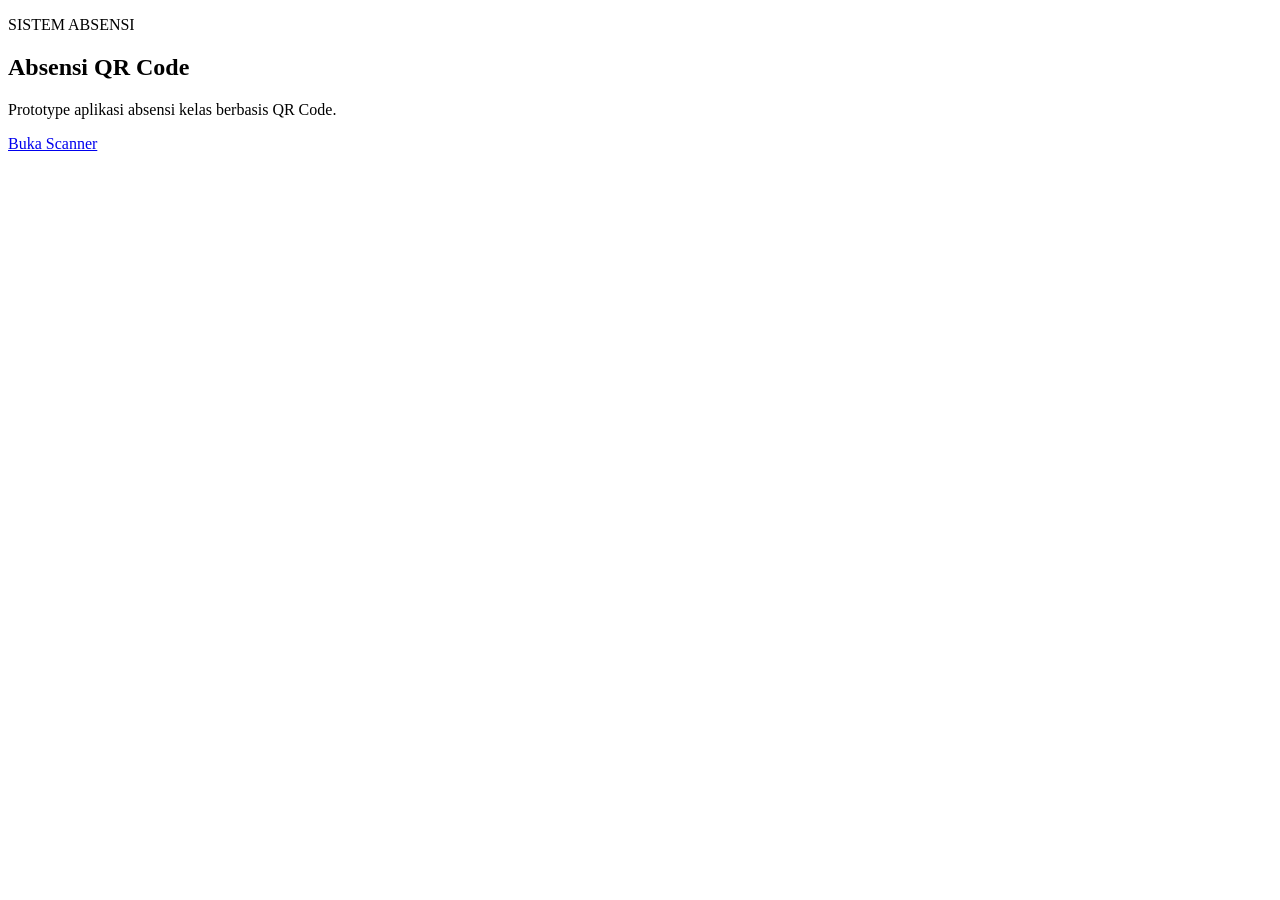
==== index.html @ 185979fd "feat: add initial attendance app page" ====
<!DOCTYPE html>
<html lang="id">
<head>
  <meta charset="UTF-8">
  <meta name="viewport" content="width=device-width, initial-scale=1.0">
  <title>Absensi QR - Dashboard</title>
  <link rel="stylesheet" href="css/style.css">
</head>
<body>
  <main class="container">
    <section class="hero">
      <p class="eyebrow">SISTEM ABSENSI</p>
      <h1>Absensi QR Code</h1>
      <p class="subtitle">Prototype aplikasi absensi kelas berbasis QR Code.</p>
      <a class="button" href="scanner.html">Buka Scanner</a>
    </section>
  </main>
</body>
</html>
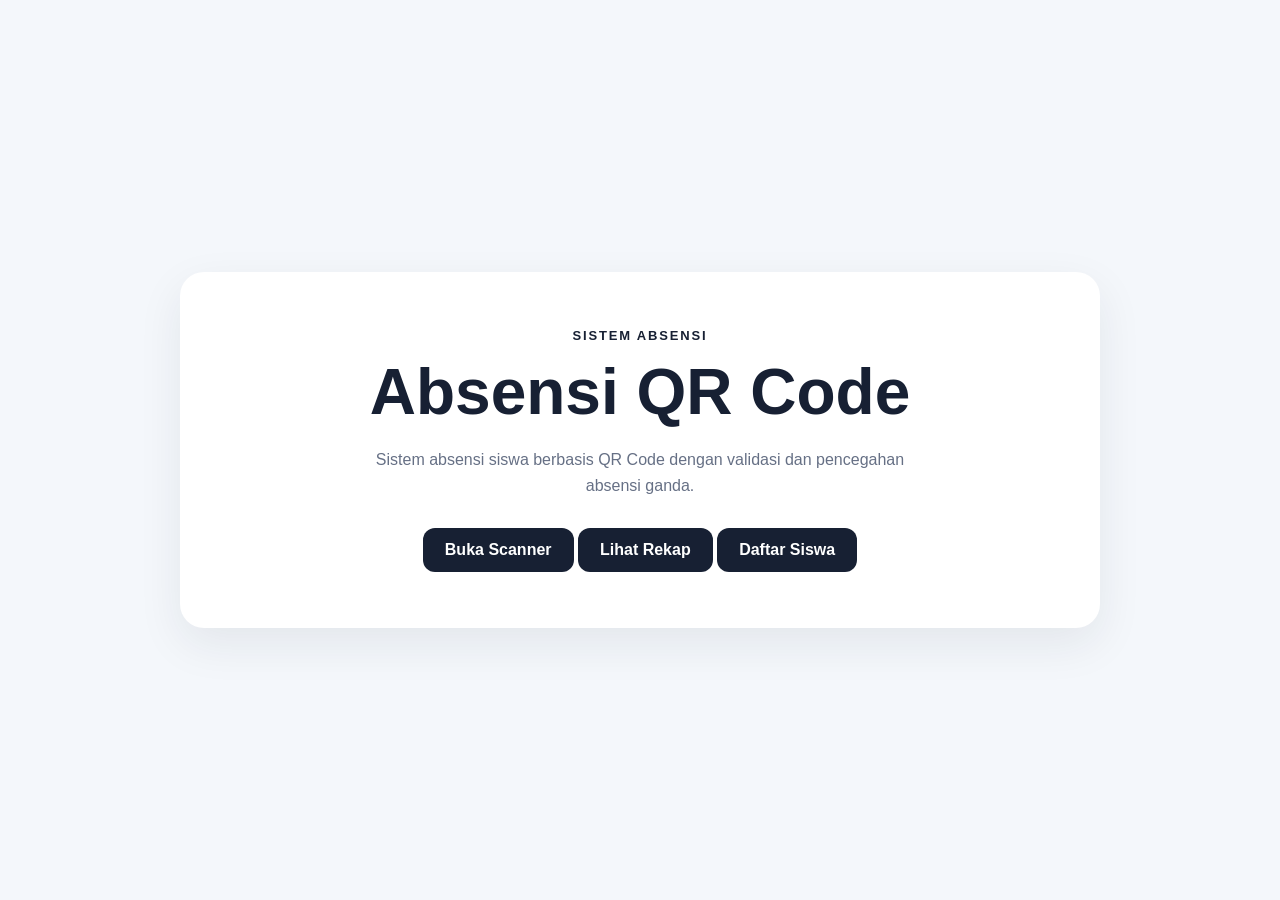
==== commit 78c76a29: "feat: add attendance dashboard navigation" ====
--- a/index.html
+++ b/index.html
@@ -11,8 +11,12 @@
     <section class="hero">
       <p class="eyebrow">SISTEM ABSENSI</p>
       <h1>Absensi QR Code</h1>
-      <p class="subtitle">Prototype aplikasi absensi kelas berbasis QR Code.</p>
-      <a class="button" href="scanner.html">Buka Scanner</a>
+      <p class="subtitle">Sistem absensi siswa berbasis QR Code dengan validasi dan pencegahan absensi ganda.</p>
+      <div class="actions">
+        <a class="button" href="scanner.html">Buka Scanner</a>
+        <a class="button secondary" href="attendance.html">Lihat Rekap</a>
+        <a class="button secondary" href="students.html">Daftar Siswa</a>
+      </div>
     </section>
   </main>
 </body>
--- a/css/style.css
+++ b/css/style.css
@@ -0,0 +1,61 @@
+* {
+  box-sizing: border-box;
+}
+
+body {
+  margin: 0;
+  min-height: 100vh;
+  font-family: Arial, sans-serif;
+  background: #f4f7fb;
+  color: #172033;
+}
+
+.container {
+  width: min(920px, 92%);
+  margin: 0 auto;
+  min-height: 100vh;
+  display: grid;
+  place-items: center;
+}
+
+.hero {
+  width: 100%;
+  padding: 56px 32px;
+  background: #ffffff;
+  border-radius: 24px;
+  text-align: center;
+  box-shadow: 0 16px 45px rgba(23, 32, 51, 0.08);
+}
+
+.eyebrow {
+  margin: 0 0 12px;
+  font-size: 13px;
+  font-weight: 700;
+  letter-spacing: 0.14em;
+}
+
+h1 {
+  margin: 0;
+  font-size: clamp(36px, 7vw, 64px);
+}
+
+.subtitle {
+  margin: 18px auto 30px;
+  max-width: 560px;
+  color: #667085;
+  line-height: 1.6;
+}
+
+.button {
+  display: inline-block;
+  padding: 13px 22px;
+  border-radius: 12px;
+  background: #172033;
+  color: #fff;
+  text-decoration: none;
+  font-weight: 700;
+}
+
+.button:hover {
+  opacity: 0.9;
+}
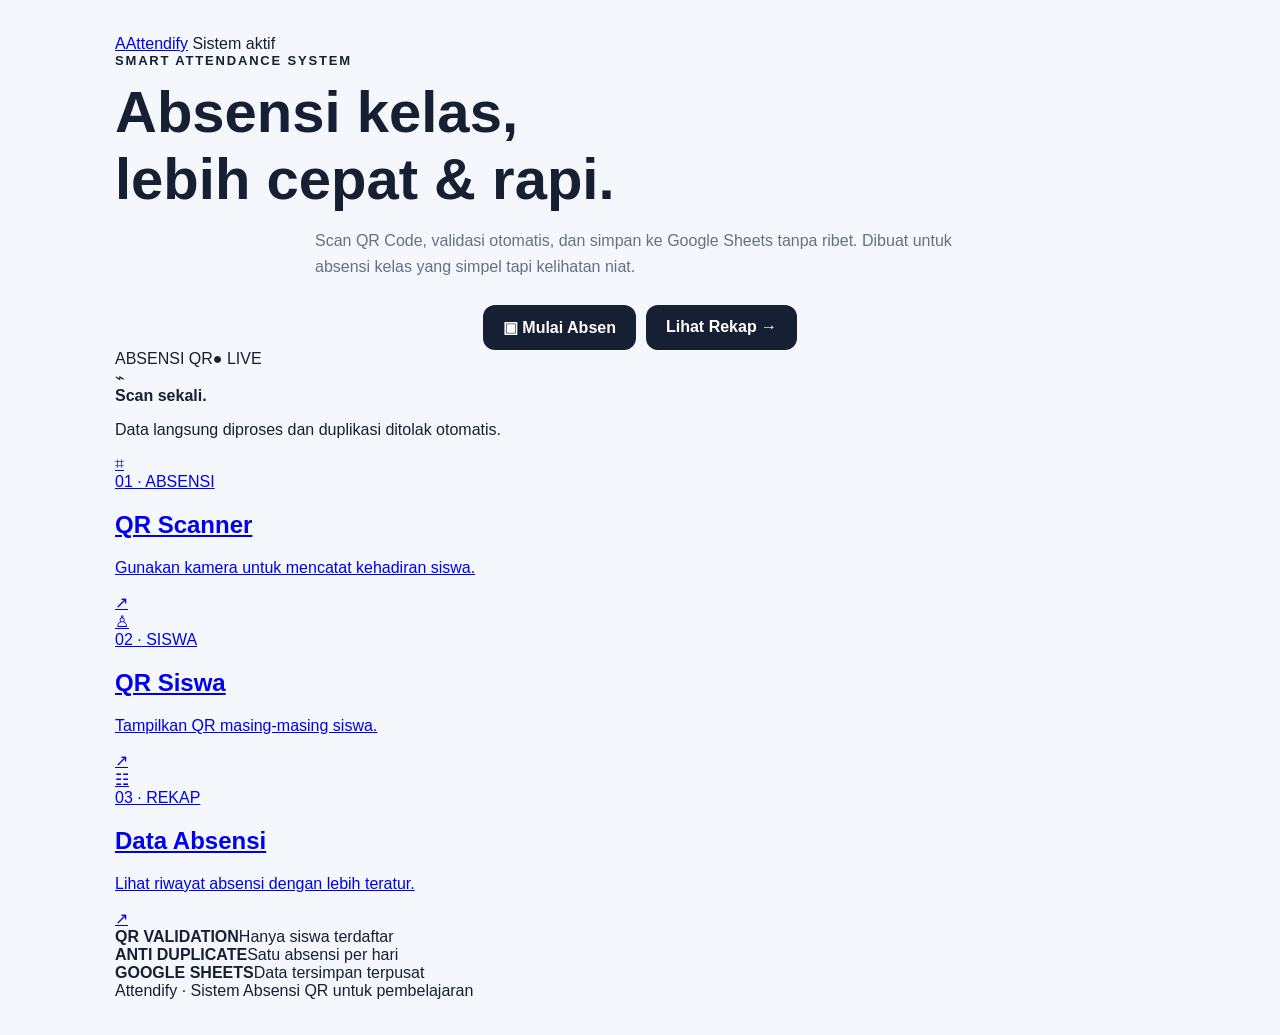
==== commit 3a9031ca: "feat: redesign attendance dashboard" ====
--- a/index.html
+++ b/index.html
@@ -3,21 +3,64 @@
 <head>
   <meta charset="UTF-8">
   <meta name="viewport" content="width=device-width, initial-scale=1.0">
-  <title>Absensi QR - Dashboard</title>
+  <meta name="theme-color" content="#111827">
+  <title>Attendify — Sistem Absensi QR</title>
   <link rel="stylesheet" href="css/style.css">
 </head>
-<body>
-  <main class="container">
-    <section class="hero">
-      <p class="eyebrow">SISTEM ABSENSI</p>
-      <h1>Absensi QR Code</h1>
-      <p class="subtitle">Sistem absensi siswa berbasis QR Code dengan validasi dan pencegahan absensi ganda.</p>
-      <div class="actions">
-        <a class="button" href="scanner.html">Buka Scanner</a>
-        <a class="button secondary" href="attendance.html">Lihat Rekap</a>
-        <a class="button secondary" href="students.html">Daftar Siswa</a>
+<body class="dashboard-body">
+  <div class="ambient ambient-one"></div>
+  <div class="ambient ambient-two"></div>
+
+  <main class="dashboard page">
+    <nav class="topbar">
+      <a class="brand" href="index.html"><span class="brand-mark">A</span><span>Attendify</span></a>
+      <span class="status-pill"><span class="status-dot"></span> Sistem aktif</span>
+    </nav>
+
+    <section class="dashboard-hero">
+      <div class="hero-copy">
+        <p class="eyebrow">SMART ATTENDANCE SYSTEM</p>
+        <h1>Absensi kelas,<br><span>lebih cepat & rapi.</span></h1>
+        <p class="subtitle">Scan QR Code, validasi otomatis, dan simpan ke Google Sheets tanpa ribet. Dibuat untuk absensi kelas yang simpel tapi kelihatan niat.</p>
+        <div class="actions">
+          <a class="button primary-button" href="scanner.html"><span>▣</span> Mulai Absen</a>
+          <a class="button glass-button" href="attendance.html">Lihat Rekap <span>→</span></a>
+        </div>
+      </div>
+      <div class="hero-card">
+        <div class="hero-card-top"><span>ABSENSI QR</span><span class="live-dot">● LIVE</span></div>
+        <div class="scan-icon"><span>⌁</span></div>
+        <strong>Scan sekali.</strong>
+        <p>Data langsung diproses dan duplikasi ditolak otomatis.</p>
+        <div class="mini-line"><span></span><span></span><span></span><span></span></div>
       </div>
     </section>
+
+    <section class="quick-grid">
+      <a class="feature-card feature-main" href="scanner.html">
+        <div class="feature-icon">⌗</div>
+        <div><span class="card-label">01 · ABSENSI</span><h2>QR Scanner</h2><p>Gunakan kamera untuk mencatat kehadiran siswa.</p></div>
+        <span class="arrow">↗</span>
+      </a>
+      <a class="feature-card" href="students.html">
+        <div class="feature-icon soft">♙</div>
+        <div><span class="card-label">02 · SISWA</span><h2>QR Siswa</h2><p>Tampilkan QR masing-masing siswa.</p></div>
+        <span class="arrow">↗</span>
+      </a>
+      <a class="feature-card" href="attendance.html">
+        <div class="feature-icon soft">☷</div>
+        <div><span class="card-label">03 · REKAP</span><h2>Data Absensi</h2><p>Lihat riwayat absensi dengan lebih teratur.</p></div>
+        <span class="arrow">↗</span>
+      </a>
+    </section>
+
+    <section class="trust-row">
+      <div><strong>QR VALIDATION</strong><span>Hanya siswa terdaftar</span></div>
+      <div><strong>ANTI DUPLICATE</strong><span>Satu absensi per hari</span></div>
+      <div><strong>GOOGLE SHEETS</strong><span>Data tersimpan terpusat</span></div>
+    </section>
+
+    <footer>Attendify · Sistem Absensi QR untuk pembelajaran</footer>
   </main>
 </body>
 </html>
--- a/css/style.css
+++ b/css/style.css
@@ -1,61 +1,36 @@
-* {
-  box-sizing: border-box;
-}
-
-body {
-  margin: 0;
-  min-height: 100vh;
-  font-family: Arial, sans-serif;
-  background: #f4f7fb;
-  color: #172033;
-}
-
-.container {
-  width: min(920px, 92%);
-  margin: 0 auto;
-  min-height: 100vh;
-  display: grid;
-  place-items: center;
-}
-
-.hero {
-  width: 100%;
-  padding: 56px 32px;
-  background: #ffffff;
-  border-radius: 24px;
-  text-align: center;
-  box-shadow: 0 16px 45px rgba(23, 32, 51, 0.08);
-}
-
-.eyebrow {
-  margin: 0 0 12px;
-  font-size: 13px;
-  font-weight: 700;
-  letter-spacing: 0.14em;
-}
-
-h1 {
-  margin: 0;
-  font-size: clamp(36px, 7vw, 64px);
-}
-
-.subtitle {
-  margin: 18px auto 30px;
-  max-width: 560px;
-  color: #667085;
-  line-height: 1.6;
-}
-
-.button {
-  display: inline-block;
-  padding: 13px 22px;
-  border-radius: 12px;
-  background: #172033;
-  color: #fff;
-  text-decoration: none;
-  font-weight: 700;
-}
-
-.button:hover {
-  opacity: 0.9;
-}
+* { box-sizing: border-box; }
+body { margin: 0; min-height: 100vh; font-family: Arial, sans-serif; background: #f4f7fb; color: #172033; }
+.container { width: min(980px, 92%); margin: 0 auto; min-height: 100vh; display: grid; place-items: center; padding: 28px 0; }
+.hero { width: 100%; padding: 42px 28px; background: #fff; border-radius: 24px; text-align: center; box-shadow: 0 16px 45px rgba(23,32,51,.08); }
+.eyebrow { margin: 0 0 10px; font-size: 13px; font-weight: 700; letter-spacing: .14em; }
+h1 { margin: 0; font-size: clamp(34px, 7vw, 58px); }
+.subtitle { margin: 16px auto 26px; max-width: 650px; color: #667085; line-height: 1.6; }
+.actions { display: flex; justify-content: center; flex-wrap: wrap; gap: 10px; }
+.button { display: inline-block; border: 0; padding: 13px 20px; border-radius: 12px; background: #172033; color: #fff; text-decoration: none; font-weight: 700; cursor: pointer; }
+.button.secondary { background: #e9eef6; color: #172033; }
+.button:hover { opacity: .9; }
+.scanner-card { max-width: 620px; margin: auto; }
+#reader { width: min(100%, 460px); margin: 20px auto; overflow: hidden; border-radius: 16px; }
+#reader video { border-radius: 16px; }
+.result { margin: 14px auto 20px; padding: 13px 16px; border-radius: 12px; font-weight: 700; }
+.result.info { background: #eef4ff; color: #315ea8; }
+.result.success { background: #eaf8ef; color: #18733d; }
+.result.warning { background: #fff6df; color: #9a6900; }
+.result.error { background: #ffeded; color: #b42318; }
+.back-link { display: block; margin-top: 18px; color: #667085; text-decoration: none; }
+.page { width: min(1050px, 94%); margin: 0 auto; padding: 35px 0; }
+.page-header { display: flex; justify-content: space-between; align-items: center; gap: 15px; margin-bottom: 22px; flex-wrap: wrap; }
+.page-header h1 { font-size: 34px; }
+.table-wrap { overflow-x: auto; background: #fff; border-radius: 16px; box-shadow: 0 10px 30px rgba(23,32,51,.06); }
+table { width: 100%; border-collapse: collapse; }
+th, td { padding: 14px 16px; text-align: left; border-bottom: 1px solid #edf0f5; }
+th { background: #f8fafc; font-size: 13px; }
+.badge { display: inline-block; padding: 5px 9px; border-radius: 999px; background: #eaf8ef; color: #18733d; font-size: 12px; font-weight: 700; }
+.empty { padding: 30px; text-align: center; color: #667085; }
+.student-grid { display: grid; grid-template-columns: repeat(auto-fit, minmax(210px, 1fr)); gap: 18px; }
+.student-card { background: #fff; border-radius: 18px; padding: 22px; text-align: center; box-shadow: 0 10px 30px rgba(23,32,51,.06); }
+.student-card h3 { margin: 16px 0 7px; }
+.student-card p { margin: 0 0 12px; color: #667085; font-size: 14px; }
+.student-card code { padding: 5px 8px; background: #f1f4f8; border-radius: 7px; }
+.qr-box { display: flex; justify-content: center; }
+@media (max-width: 600px) { .hero { padding: 32px 18px; } th,td { padding: 11px 12px; font-size: 13px; } }
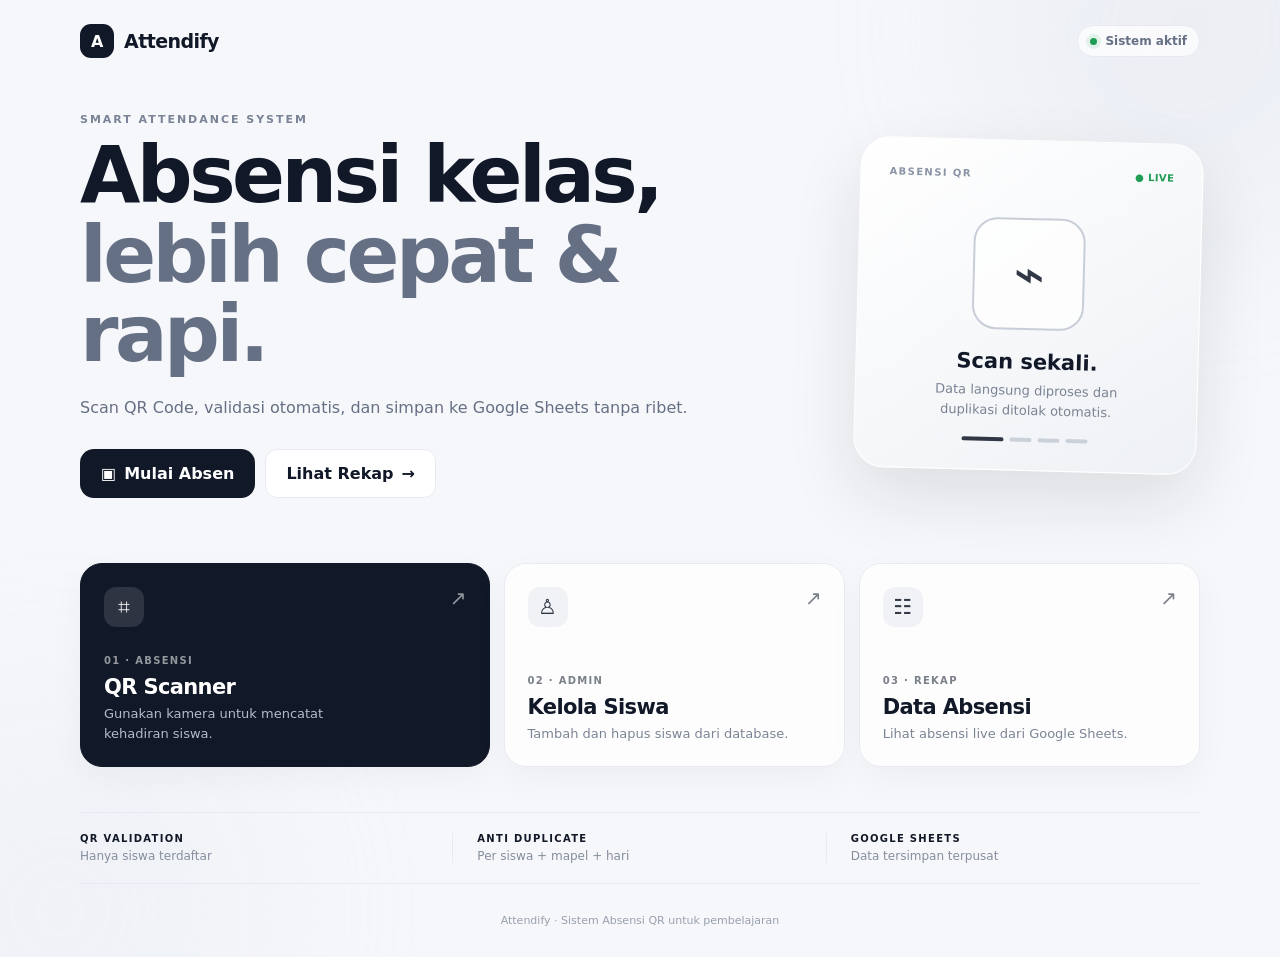
==== commit ec4c1c7b: "Finish Attendify dashboard navigation" ====
--- a/index.html
+++ b/index.html
@@ -1,66 +1,6 @@
 <!DOCTYPE html>
-<html lang="id">
-<head>
-  <meta charset="UTF-8">
-  <meta name="viewport" content="width=device-width, initial-scale=1.0">
-  <meta name="theme-color" content="#111827">
-  <title>Attendify — Sistem Absensi QR</title>
-  <link rel="stylesheet" href="css/style.css">
-</head>
-<body class="dashboard-body">
-  <div class="ambient ambient-one"></div>
-  <div class="ambient ambient-two"></div>
-
-  <main class="dashboard page">
-    <nav class="topbar">
-      <a class="brand" href="index.html"><span class="brand-mark">A</span><span>Attendify</span></a>
-      <span class="status-pill"><span class="status-dot"></span> Sistem aktif</span>
-    </nav>
-
-    <section class="dashboard-hero">
-      <div class="hero-copy">
-        <p class="eyebrow">SMART ATTENDANCE SYSTEM</p>
-        <h1>Absensi kelas,<br><span>lebih cepat & rapi.</span></h1>
-        <p class="subtitle">Scan QR Code, validasi otomatis, dan simpan ke Google Sheets tanpa ribet. Dibuat untuk absensi kelas yang simpel tapi kelihatan niat.</p>
-        <div class="actions">
-          <a class="button primary-button" href="scanner.html"><span>▣</span> Mulai Absen</a>
-          <a class="button glass-button" href="attendance.html">Lihat Rekap <span>→</span></a>
-        </div>
-      </div>
-      <div class="hero-card">
-        <div class="hero-card-top"><span>ABSENSI QR</span><span class="live-dot">● LIVE</span></div>
-        <div class="scan-icon"><span>⌁</span></div>
-        <strong>Scan sekali.</strong>
-        <p>Data langsung diproses dan duplikasi ditolak otomatis.</p>
-        <div class="mini-line"><span></span><span></span><span></span><span></span></div>
-      </div>
-    </section>
-
-    <section class="quick-grid">
-      <a class="feature-card feature-main" href="scanner.html">
-        <div class="feature-icon">⌗</div>
-        <div><span class="card-label">01 · ABSENSI</span><h2>QR Scanner</h2><p>Gunakan kamera untuk mencatat kehadiran siswa.</p></div>
-        <span class="arrow">↗</span>
-      </a>
-      <a class="feature-card" href="students.html">
-        <div class="feature-icon soft">♙</div>
-        <div><span class="card-label">02 · SISWA</span><h2>QR Siswa</h2><p>Tampilkan QR masing-masing siswa.</p></div>
-        <span class="arrow">↗</span>
-      </a>
-      <a class="feature-card" href="attendance.html">
-        <div class="feature-icon soft">☷</div>
-        <div><span class="card-label">03 · REKAP</span><h2>Data Absensi</h2><p>Lihat riwayat absensi dengan lebih teratur.</p></div>
-        <span class="arrow">↗</span>
-      </a>
-    </section>
-
-    <section class="trust-row">
-      <div><strong>QR VALIDATION</strong><span>Hanya siswa terdaftar</span></div>
-      <div><strong>ANTI DUPLICATE</strong><span>Satu absensi per hari</span></div>
-      <div><strong>GOOGLE SHEETS</strong><span>Data tersimpan terpusat</span></div>
-    </section>
-
-    <footer>Attendify · Sistem Absensi QR untuk pembelajaran</footer>
-  </main>
-</body>
-</html>
+<html lang="id"><head><meta charset="UTF-8"><meta name="viewport" content="width=device-width,initial-scale=1.0"><meta name="theme-color" content="#111827"><title>Attendify — Sistem Absensi QR</title><link rel="stylesheet" href="css/style.css"></head>
+<body class="dashboard-body"><div class="ambient ambient-one"></div><div class="ambient ambient-two"></div><main class="dashboard page"><nav class="topbar"><a class="brand" href="index.html"><span class="brand-mark">A</span><span>Attendify</span></a><span class="status-pill"><span class="status-dot"></span> Sistem aktif</span></nav>
+<section class="dashboard-hero"><div class="hero-copy"><p class="eyebrow">SMART ATTENDANCE SYSTEM</p><h1>Absensi kelas,<br><span>lebih cepat & rapi.</span></h1><p class="subtitle">Scan QR Code, validasi otomatis, dan simpan ke Google Sheets tanpa ribet.</p><div class="actions"><a class="button primary-button" href="scanner.html"><span>▣</span> Mulai Absen</a><a class="button glass-button" href="rekap.html">Lihat Rekap <span>→</span></a></div></div><div class="hero-card"><div class="hero-card-top"><span>ABSENSI QR</span><span class="live-dot">● LIVE</span></div><div class="scan-icon"><span>⌁</span></div><strong>Scan sekali.</strong><p>Data langsung diproses dan duplikasi ditolak otomatis.</p><div class="mini-line"><span></span><span></span><span></span><span></span></div></div></section>
+<section class="quick-grid"><a class="feature-card feature-main" href="scanner.html"><div class="feature-icon">⌗</div><div><span class="card-label">01 · ABSENSI</span><h2>QR Scanner</h2><p>Gunakan kamera untuk mencatat kehadiran siswa.</p></div><span class="arrow">↗</span></a><a class="feature-card" href="manage-students.html"><div class="feature-icon soft">♙</div><div><span class="card-label">02 · ADMIN</span><h2>Kelola Siswa</h2><p>Tambah dan hapus siswa dari database.</p></div><span class="arrow">↗</span></a><a class="feature-card" href="rekap.html"><div class="feature-icon soft">☷</div><div><span class="card-label">03 · REKAP</span><h2>Data Absensi</h2><p>Lihat absensi live dari Google Sheets.</p></div><span class="arrow">↗</span></a></section>
+<section class="trust-row"><div><strong>QR VALIDATION</strong><span>Hanya siswa terdaftar</span></div><div><strong>ANTI DUPLICATE</strong><span>Per siswa + mapel + hari</span></div><div><strong>GOOGLE SHEETS</strong><span>Data tersimpan terpusat</span></div></section><footer>Attendify · Sistem Absensi QR untuk pembelajaran</footer></main></body></html>
--- a/css/style.css
+++ b/css/style.css
@@ -1,14 +1,17 @@
 * { box-sizing: border-box; }
-body { margin: 0; min-height: 100vh; font-family: Arial, sans-serif; background: #f4f7fb; color: #172033; }
+:root { --ink: #111827; --muted: #667085; --line: #e7eaf0; --surface: rgba(255,255,255,.82); }
+html { scroll-behavior: smooth; }
+body { margin: 0; min-height: 100vh; font-family: Inter, ui-sans-serif, system-ui, -apple-system, BlinkMacSystemFont, "Segoe UI", sans-serif; background: #f5f7fb; color: var(--ink); }
+a { color: inherit; }
 .container { width: min(980px, 92%); margin: 0 auto; min-height: 100vh; display: grid; place-items: center; padding: 28px 0; }
 .hero { width: 100%; padding: 42px 28px; background: #fff; border-radius: 24px; text-align: center; box-shadow: 0 16px 45px rgba(23,32,51,.08); }
-.eyebrow { margin: 0 0 10px; font-size: 13px; font-weight: 700; letter-spacing: .14em; }
-h1 { margin: 0; font-size: clamp(34px, 7vw, 58px); }
-.subtitle { margin: 16px auto 26px; max-width: 650px; color: #667085; line-height: 1.6; }
+.eyebrow { margin: 0 0 10px; font-size: 11px; font-weight: 800; letter-spacing: .18em; color: #7a8496; }
+h1 { margin: 0; font-size: clamp(34px, 7vw, 58px); line-height: 1.02; letter-spacing: -.045em; }
+.subtitle { margin: 16px auto 26px; max-width: 650px; color: var(--muted); line-height: 1.65; }
 .actions { display: flex; justify-content: center; flex-wrap: wrap; gap: 10px; }
-.button { display: inline-block; border: 0; padding: 13px 20px; border-radius: 12px; background: #172033; color: #fff; text-decoration: none; font-weight: 700; cursor: pointer; }
-.button.secondary { background: #e9eef6; color: #172033; }
-.button:hover { opacity: .9; }
+.button { display: inline-flex; align-items: center; gap: 8px; border: 0; padding: 13px 20px; border-radius: 12px; background: var(--ink); color: #fff; text-decoration: none; font-weight: 750; cursor: pointer; transition: transform .2s ease, opacity .2s ease; }
+.button:hover { transform: translateY(-2px); opacity: .92; }
+.button.secondary { background: #e9eef6; color: var(--ink); }
 .scanner-card { max-width: 620px; margin: auto; }
 #reader { width: min(100%, 460px); margin: 20px auto; overflow: hidden; border-radius: 16px; }
 #reader video { border-radius: 16px; }
@@ -17,7 +20,7 @@
 .result.success { background: #eaf8ef; color: #18733d; }
 .result.warning { background: #fff6df; color: #9a6900; }
 .result.error { background: #ffeded; color: #b42318; }
-.back-link { display: block; margin-top: 18px; color: #667085; text-decoration: none; }
+.back-link { display: block; margin-top: 18px; color: var(--muted); text-decoration: none; }
 .page { width: min(1050px, 94%); margin: 0 auto; padding: 35px 0; }
 .page-header { display: flex; justify-content: space-between; align-items: center; gap: 15px; margin-bottom: 22px; flex-wrap: wrap; }
 .page-header h1 { font-size: 34px; }
@@ -26,11 +29,60 @@
 th, td { padding: 14px 16px; text-align: left; border-bottom: 1px solid #edf0f5; }
 th { background: #f8fafc; font-size: 13px; }
 .badge { display: inline-block; padding: 5px 9px; border-radius: 999px; background: #eaf8ef; color: #18733d; font-size: 12px; font-weight: 700; }
-.empty { padding: 30px; text-align: center; color: #667085; }
+.empty { padding: 30px; text-align: center; color: var(--muted); }
 .student-grid { display: grid; grid-template-columns: repeat(auto-fit, minmax(210px, 1fr)); gap: 18px; }
 .student-card { background: #fff; border-radius: 18px; padding: 22px; text-align: center; box-shadow: 0 10px 30px rgba(23,32,51,.06); }
 .student-card h3 { margin: 16px 0 7px; }
-.student-card p { margin: 0 0 12px; color: #667085; font-size: 14px; }
+.student-card p { margin: 0 0 12px; color: var(--muted); font-size: 14px; }
 .student-card code { padding: 5px 8px; background: #f1f4f8; border-radius: 7px; }
 .qr-box { display: flex; justify-content: center; }
-@media (max-width: 600px) { .hero { padding: 32px 18px; } th,td { padding: 11px 12px; font-size: 13px; } }
+
+/* Attendify dashboard */
+.dashboard-body { background: #f6f7fa; overflow-x: hidden; }
+.ambient { position: fixed; width: 420px; height: 420px; border-radius: 50%; filter: blur(80px); opacity: .22; pointer-events: none; }
+.ambient-one { background: #cbd5e1; top: -180px; right: -120px; }
+.ambient-two { background: #dbe4ef; bottom: -220px; left: -150px; }
+.dashboard { position: relative; z-index: 1; width: min(1120px, 92%); padding: 24px 0 30px; }
+.topbar { display: flex; justify-content: space-between; align-items: center; margin-bottom: 55px; }
+.brand { display: inline-flex; align-items: center; gap: 10px; text-decoration: none; font-weight: 850; font-size: 19px; letter-spacing: -.03em; }
+.brand-mark { display: grid; place-items: center; width: 34px; height: 34px; border-radius: 11px; background: var(--ink); color: white; font-size: 16px; }
+.status-pill { display: inline-flex; align-items: center; gap: 8px; padding: 8px 12px; border: 1px solid var(--line); border-radius: 999px; background: rgba(255,255,255,.7); color: #667085; font-size: 12px; font-weight: 700; }
+.status-dot, .live-dot { color: #1f9d55; }
+.status-dot { width: 7px; height: 7px; border-radius: 50%; background: #1f9d55; box-shadow: 0 0 0 4px rgba(31,157,85,.1); }
+.dashboard-hero { display: grid; grid-template-columns: 1.35fr .65fr; gap: 65px; align-items: center; padding-bottom: 65px; }
+.hero-copy h1 { font-size: clamp(46px, 7vw, 78px); }
+.hero-copy h1 span { color: #667085; }
+.hero-copy .subtitle { margin: 20px 0 28px; max-width: 650px; font-size: 16px; }
+.hero-copy .actions { justify-content: flex-start; }
+.primary-button { padding: 15px 21px; border-radius: 14px; }
+.glass-button { background: white; color: var(--ink); border: 1px solid var(--line); }
+.hero-card { min-height: 310px; padding: 28px; border: 1px solid rgba(255,255,255,.85); border-radius: 30px; background: linear-gradient(145deg, #ffffff, #eef1f5); box-shadow: 0 28px 70px rgba(17,24,39,.11); transform: rotate(1.5deg); }
+.hero-card-top { display: flex; justify-content: space-between; color: #8a94a6; font-size: 10px; font-weight: 850; letter-spacing: .14em; }
+.live-dot { letter-spacing: .04em; }
+.scan-icon { width: 112px; height: 112px; margin: 38px auto 20px; display: grid; place-items: center; border: 2px solid #c8ced8; border-radius: 24px; font-size: 52px; color: #303846; background: rgba(255,255,255,.75); }
+.hero-card strong { display: block; text-align: center; font-size: 21px; }
+.hero-card p { margin: 7px auto 18px; max-width: 230px; text-align: center; color: #7b8494; font-size: 13px; line-height: 1.5; }
+.mini-line { display: flex; gap: 6px; justify-content: center; }
+.mini-line span { width: 22px; height: 4px; border-radius: 99px; background: #cbd1db; }
+.mini-line span:first-child { width: 42px; background: #303846; }
+.quick-grid { display: grid; grid-template-columns: 1.2fr 1fr 1fr; gap: 14px; }
+.feature-card { position: relative; min-height: 190px; display: flex; flex-direction: column; justify-content: space-between; gap: 22px; padding: 23px; border: 1px solid var(--line); border-radius: 22px; background: rgba(255,255,255,.78); text-decoration: none; box-shadow: 0 12px 35px rgba(17,24,39,.04); transition: transform .2s ease, box-shadow .2s ease; }
+.feature-card:hover { transform: translateY(-4px); box-shadow: 0 20px 45px rgba(17,24,39,.09); }
+.feature-main { background: #111827; color: #fff; border-color: #111827; }
+.feature-icon { width: 40px; height: 40px; display: grid; place-items: center; border-radius: 12px; background: rgba(255,255,255,.12); font-size: 21px; }
+.feature-icon.soft { background: #f0f2f5; color: #313947; }
+.card-label { font-size: 10px; font-weight: 850; letter-spacing: .13em; opacity: .55; }
+.feature-card h2 { margin: 7px 0 5px; font-size: 21px; letter-spacing: -.03em; }
+.feature-card p { margin: 0; max-width: 280px; color: #7b8494; font-size: 13px; line-height: 1.5; }
+.feature-main p { color: #b4bcc8; }
+.arrow { position: absolute; right: 22px; top: 22px; font-size: 20px; opacity: .55; }
+.trust-row { display: grid; grid-template-columns: repeat(3, 1fr); margin: 45px 0 30px; padding: 20px 0; border-top: 1px solid var(--line); border-bottom: 1px solid var(--line); }
+.trust-row div { padding: 0 24px; border-right: 1px solid var(--line); }
+.trust-row div:first-child { padding-left: 0; }
+.trust-row div:last-child { border-right: 0; }
+.trust-row strong, .trust-row span { display: block; }
+.trust-row strong { font-size: 10px; letter-spacing: .13em; }
+.trust-row span { margin-top: 5px; color: #858e9e; font-size: 12px; }
+.dashboard footer { color: #98a0ae; font-size: 11px; text-align: center; }
+@media (max-width: 820px) { .dashboard-hero { grid-template-columns: 1fr; gap: 35px; } .hero-card { max-width: 420px; width: 100%; margin: auto; } .quick-grid { grid-template-columns: 1fr; } .feature-card { min-height: 150px; } }
+@media (max-width: 600px) { .hero { padding: 32px 18px; } th,td { padding: 11px 12px; font-size: 13px; } .dashboard { width: 90%; } .topbar { margin-bottom: 38px; } .dashboard-hero { padding-bottom: 45px; } .hero-copy h1 { font-size: 46px; } .hero-copy .actions { flex-direction: column; align-items: stretch; } .hero-copy .button { justify-content: center; } .trust-row { grid-template-columns: 1fr; gap: 15px; } .trust-row div { padding: 0; border: 0; } }
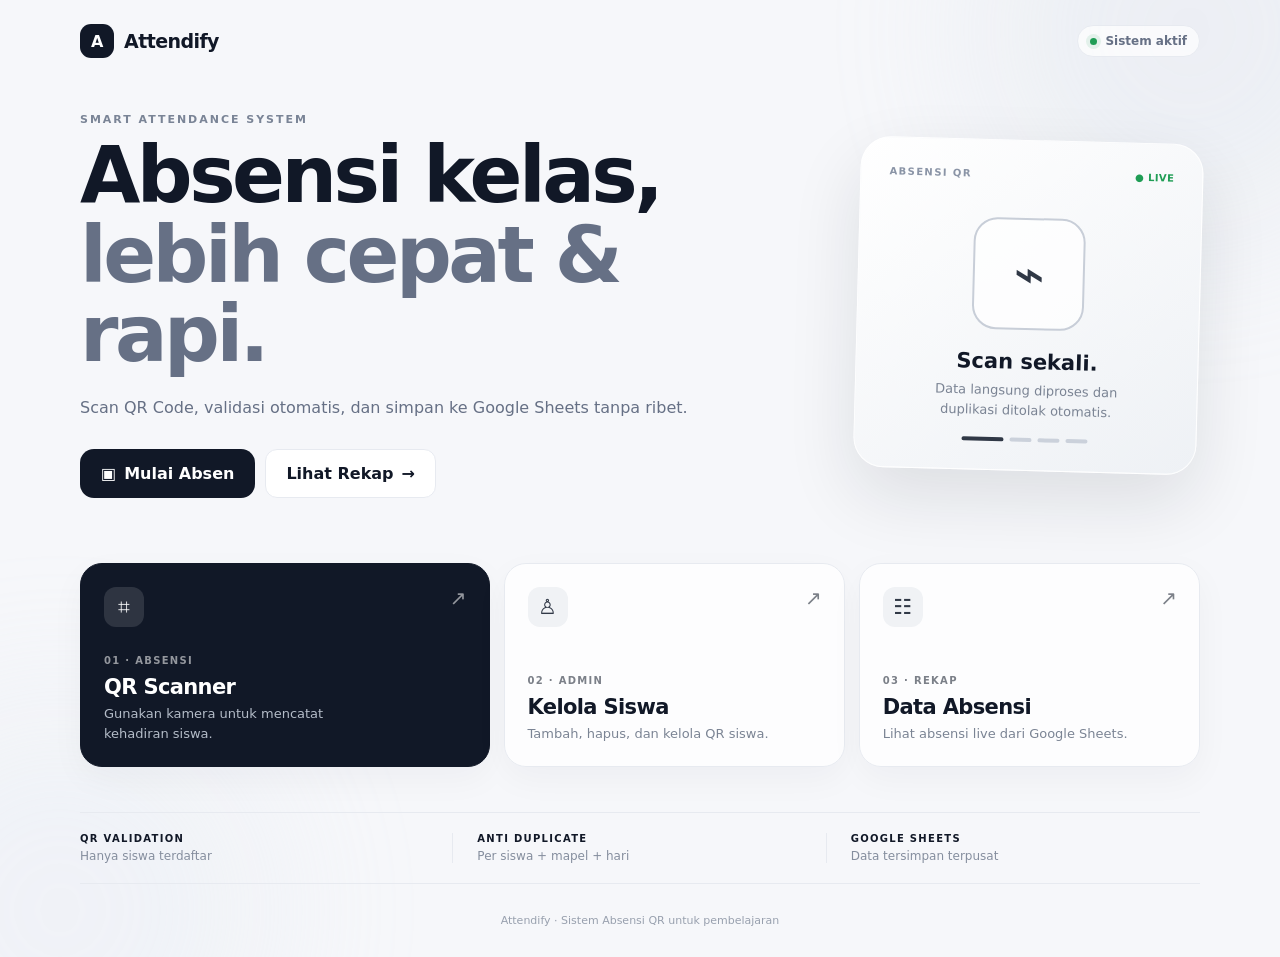
==== commit 474d2699: "Poles dashboard final dan hubungkan semua halaman" ====
--- a/index.html
+++ b/index.html
@@ -2,5 +2,5 @@
 <html lang="id"><head><meta charset="UTF-8"><meta name="viewport" content="width=device-width,initial-scale=1.0"><meta name="theme-color" content="#111827"><title>Attendify — Sistem Absensi QR</title><link rel="stylesheet" href="css/style.css"></head>
 <body class="dashboard-body"><div class="ambient ambient-one"></div><div class="ambient ambient-two"></div><main class="dashboard page"><nav class="topbar"><a class="brand" href="index.html"><span class="brand-mark">A</span><span>Attendify</span></a><span class="status-pill"><span class="status-dot"></span> Sistem aktif</span></nav>
 <section class="dashboard-hero"><div class="hero-copy"><p class="eyebrow">SMART ATTENDANCE SYSTEM</p><h1>Absensi kelas,<br><span>lebih cepat & rapi.</span></h1><p class="subtitle">Scan QR Code, validasi otomatis, dan simpan ke Google Sheets tanpa ribet.</p><div class="actions"><a class="button primary-button" href="scanner.html"><span>▣</span> Mulai Absen</a><a class="button glass-button" href="rekap.html">Lihat Rekap <span>→</span></a></div></div><div class="hero-card"><div class="hero-card-top"><span>ABSENSI QR</span><span class="live-dot">● LIVE</span></div><div class="scan-icon"><span>⌁</span></div><strong>Scan sekali.</strong><p>Data langsung diproses dan duplikasi ditolak otomatis.</p><div class="mini-line"><span></span><span></span><span></span><span></span></div></div></section>
-<section class="quick-grid"><a class="feature-card feature-main" href="scanner.html"><div class="feature-icon">⌗</div><div><span class="card-label">01 · ABSENSI</span><h2>QR Scanner</h2><p>Gunakan kamera untuk mencatat kehadiran siswa.</p></div><span class="arrow">↗</span></a><a class="feature-card" href="manage-students.html"><div class="feature-icon soft">♙</div><div><span class="card-label">02 · ADMIN</span><h2>Kelola Siswa</h2><p>Tambah dan hapus siswa dari database.</p></div><span class="arrow">↗</span></a><a class="feature-card" href="rekap.html"><div class="feature-icon soft">☷</div><div><span class="card-label">03 · REKAP</span><h2>Data Absensi</h2><p>Lihat absensi live dari Google Sheets.</p></div><span class="arrow">↗</span></a></section>
+<section class="quick-grid"><a class="feature-card feature-main" href="scanner.html"><div class="feature-icon">⌗</div><div><span class="card-label">01 · ABSENSI</span><h2>QR Scanner</h2><p>Gunakan kamera untuk mencatat kehadiran siswa.</p></div><span class="arrow">↗</span></a><a class="feature-card" href="manage-students.html"><div class="feature-icon soft">♙</div><div><span class="card-label">02 · ADMIN</span><h2>Kelola Siswa</h2><p>Tambah, hapus, dan kelola QR siswa.</p></div><span class="arrow">↗</span></a><a class="feature-card" href="rekap.html"><div class="feature-icon soft">☷</div><div><span class="card-label">03 · REKAP</span><h2>Data Absensi</h2><p>Lihat absensi live dari Google Sheets.</p></div><span class="arrow">↗</span></a></section>
 <section class="trust-row"><div><strong>QR VALIDATION</strong><span>Hanya siswa terdaftar</span></div><div><strong>ANTI DUPLICATE</strong><span>Per siswa + mapel + hari</span></div><div><strong>GOOGLE SHEETS</strong><span>Data tersimpan terpusat</span></div></section><footer>Attendify · Sistem Absensi QR untuk pembelajaran</footer></main></body></html>
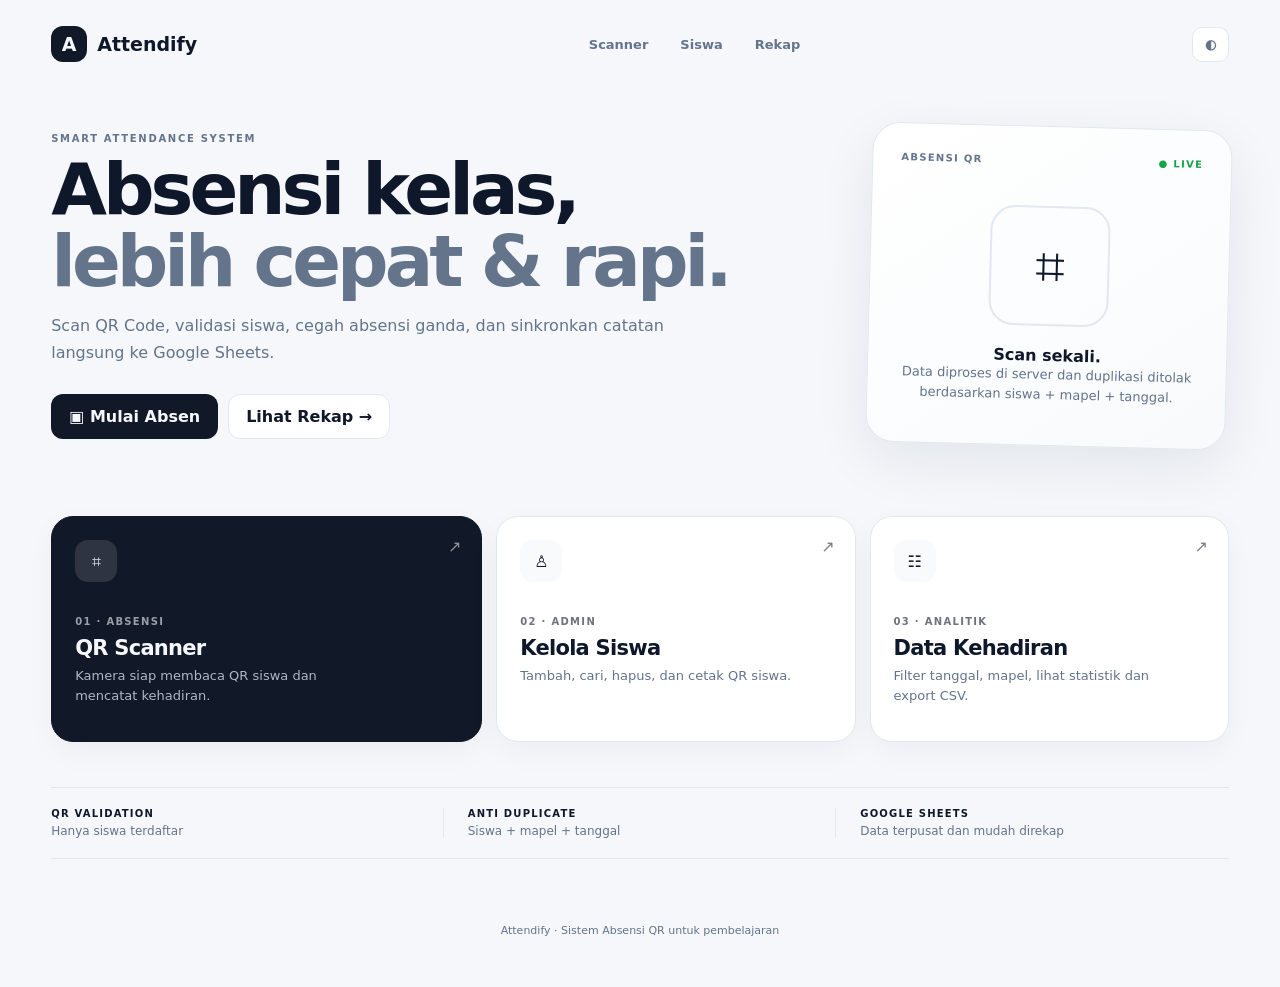
==== commit 0f67e518: "feat: rebuild Attendify dashboard" ====
--- a/index.html
+++ b/index.html
@@ -1,6 +1,9 @@
-<!DOCTYPE html>
-<html lang="id"><head><meta charset="UTF-8"><meta name="viewport" content="width=device-width,initial-scale=1.0"><meta name="theme-color" content="#111827"><title>Attendify — Sistem Absensi QR</title><link rel="stylesheet" href="css/style.css"></head>
-<body class="dashboard-body"><div class="ambient ambient-one"></div><div class="ambient ambient-two"></div><main class="dashboard page"><nav class="topbar"><a class="brand" href="index.html"><span class="brand-mark">A</span><span>Attendify</span></a><span class="status-pill"><span class="status-dot"></span> Sistem aktif</span></nav>
-<section class="dashboard-hero"><div class="hero-copy"><p class="eyebrow">SMART ATTENDANCE SYSTEM</p><h1>Absensi kelas,<br><span>lebih cepat & rapi.</span></h1><p class="subtitle">Scan QR Code, validasi otomatis, dan simpan ke Google Sheets tanpa ribet.</p><div class="actions"><a class="button primary-button" href="scanner.html"><span>▣</span> Mulai Absen</a><a class="button glass-button" href="rekap.html">Lihat Rekap <span>→</span></a></div></div><div class="hero-card"><div class="hero-card-top"><span>ABSENSI QR</span><span class="live-dot">● LIVE</span></div><div class="scan-icon"><span>⌁</span></div><strong>Scan sekali.</strong><p>Data langsung diproses dan duplikasi ditolak otomatis.</p><div class="mini-line"><span></span><span></span><span></span><span></span></div></div></section>
-<section class="quick-grid"><a class="feature-card feature-main" href="scanner.html"><div class="feature-icon">⌗</div><div><span class="card-label">01 · ABSENSI</span><h2>QR Scanner</h2><p>Gunakan kamera untuk mencatat kehadiran siswa.</p></div><span class="arrow">↗</span></a><a class="feature-card" href="manage-students.html"><div class="feature-icon soft">♙</div><div><span class="card-label">02 · ADMIN</span><h2>Kelola Siswa</h2><p>Tambah, hapus, dan kelola QR siswa.</p></div><span class="arrow">↗</span></a><a class="feature-card" href="rekap.html"><div class="feature-icon soft">☷</div><div><span class="card-label">03 · REKAP</span><h2>Data Absensi</h2><p>Lihat absensi live dari Google Sheets.</p></div><span class="arrow">↗</span></a></section>
-<section class="trust-row"><div><strong>QR VALIDATION</strong><span>Hanya siswa terdaftar</span></div><div><strong>ANTI DUPLICATE</strong><span>Per siswa + mapel + hari</span></div><div><strong>GOOGLE SHEETS</strong><span>Data tersimpan terpusat</span></div></section><footer>Attendify · Sistem Absensi QR untuk pembelajaran</footer></main></body></html>
+<!doctype html>
+<html lang="id"><head><meta charset="utf-8"><meta name="viewport" content="width=device-width,initial-scale=1"><meta name="theme-color" content="#111827"><title>Attendify — Absensi QR</title><link rel="stylesheet" href="css/style.css"></head>
+<body><main class="page">
+<header class="topbar"><a class="brand" href="index.html"><span class="brand-mark">A</span>Attendify</a><nav id="main-nav" class="nav"><a href="scanner.html">Scanner</a><a href="manage-students.html">Siswa</a><a href="rekap.html">Rekap</a></nav><div class="actions"><button id="nav-toggle" class="icon-btn nav-toggle">☰</button><button id="theme-toggle" class="icon-btn" title="Ganti tema">◐</button></div></header>
+<section class="dashboard-hero"><div class="hero-copy"><p class="eyebrow">SMART ATTENDANCE SYSTEM</p><h1>Absensi kelas,<br><span>lebih cepat & rapi.</span></h1><p class="subtitle">Scan QR Code, validasi siswa, cegah absensi ganda, dan sinkronkan catatan langsung ke Google Sheets.</p><div class="actions"><a class="button" href="scanner.html">▣ Mulai Absen</a><a class="button secondary" href="rekap.html">Lihat Rekap →</a></div></div><div class="hero-card"><div class="hero-card-top"><span>ABSENSI QR</span><span class="live">● LIVE</span></div><div class="scan-icon">⌗</div><strong>Scan sekali.</strong><p>Data diproses di server dan duplikasi ditolak berdasarkan siswa + mapel + tanggal.</p></div></section>
+<section class="quick-grid"><a class="feature-card feature-main" href="scanner.html"><div class="feature-icon">⌗</div><div><span class="card-label">01 · ABSENSI</span><h2>QR Scanner</h2><p>Kamera siap membaca QR siswa dan mencatat kehadiran.</p></div><span class="arrow">↗</span></a><a class="feature-card" href="manage-students.html"><div class="feature-icon">♙</div><div><span class="card-label">02 · ADMIN</span><h2>Kelola Siswa</h2><p>Tambah, cari, hapus, dan cetak QR siswa.</p></div><span class="arrow">↗</span></a><a class="feature-card" href="rekap.html"><div class="feature-icon">☷</div><div><span class="card-label">03 · ANALITIK</span><h2>Data Kehadiran</h2><p>Filter tanggal, mapel, lihat statistik dan export CSV.</p></div><span class="arrow">↗</span></a></section>
+<section class="trust-row"><div><strong>QR VALIDATION</strong><span>Hanya siswa terdaftar</span></div><div><strong>ANTI DUPLICATE</strong><span>Siswa + mapel + tanggal</span></div><div><strong>GOOGLE SHEETS</strong><span>Data terpusat dan mudah direkap</span></div></section>
+<footer class="footer">Attendify · Sistem Absensi QR untuk pembelajaran</footer></main>
+<script type="module">import {initTheme,initMobileNav} from './js/api.js';initTheme();initMobileNav();</script></body></html>
--- a/css/style.css
+++ b/css/style.css
@@ -1,88 +1,18 @@
-* { box-sizing: border-box; }
-:root { --ink: #111827; --muted: #667085; --line: #e7eaf0; --surface: rgba(255,255,255,.82); }
-html { scroll-behavior: smooth; }
-body { margin: 0; min-height: 100vh; font-family: Inter, ui-sans-serif, system-ui, -apple-system, BlinkMacSystemFont, "Segoe UI", sans-serif; background: #f5f7fb; color: var(--ink); }
-a { color: inherit; }
-.container { width: min(980px, 92%); margin: 0 auto; min-height: 100vh; display: grid; place-items: center; padding: 28px 0; }
-.hero { width: 100%; padding: 42px 28px; background: #fff; border-radius: 24px; text-align: center; box-shadow: 0 16px 45px rgba(23,32,51,.08); }
-.eyebrow { margin: 0 0 10px; font-size: 11px; font-weight: 800; letter-spacing: .18em; color: #7a8496; }
-h1 { margin: 0; font-size: clamp(34px, 7vw, 58px); line-height: 1.02; letter-spacing: -.045em; }
-.subtitle { margin: 16px auto 26px; max-width: 650px; color: var(--muted); line-height: 1.65; }
-.actions { display: flex; justify-content: center; flex-wrap: wrap; gap: 10px; }
-.button { display: inline-flex; align-items: center; gap: 8px; border: 0; padding: 13px 20px; border-radius: 12px; background: var(--ink); color: #fff; text-decoration: none; font-weight: 750; cursor: pointer; transition: transform .2s ease, opacity .2s ease; }
-.button:hover { transform: translateY(-2px); opacity: .92; }
-.button.secondary { background: #e9eef6; color: var(--ink); }
-.scanner-card { max-width: 620px; margin: auto; }
-#reader { width: min(100%, 460px); margin: 20px auto; overflow: hidden; border-radius: 16px; }
-#reader video { border-radius: 16px; }
-.result { margin: 14px auto 20px; padding: 13px 16px; border-radius: 12px; font-weight: 700; }
-.result.info { background: #eef4ff; color: #315ea8; }
-.result.success { background: #eaf8ef; color: #18733d; }
-.result.warning { background: #fff6df; color: #9a6900; }
-.result.error { background: #ffeded; color: #b42318; }
-.back-link { display: block; margin-top: 18px; color: var(--muted); text-decoration: none; }
-.page { width: min(1050px, 94%); margin: 0 auto; padding: 35px 0; }
-.page-header { display: flex; justify-content: space-between; align-items: center; gap: 15px; margin-bottom: 22px; flex-wrap: wrap; }
-.page-header h1 { font-size: 34px; }
-.table-wrap { overflow-x: auto; background: #fff; border-radius: 16px; box-shadow: 0 10px 30px rgba(23,32,51,.06); }
-table { width: 100%; border-collapse: collapse; }
-th, td { padding: 14px 16px; text-align: left; border-bottom: 1px solid #edf0f5; }
-th { background: #f8fafc; font-size: 13px; }
-.badge { display: inline-block; padding: 5px 9px; border-radius: 999px; background: #eaf8ef; color: #18733d; font-size: 12px; font-weight: 700; }
-.empty { padding: 30px; text-align: center; color: var(--muted); }
-.student-grid { display: grid; grid-template-columns: repeat(auto-fit, minmax(210px, 1fr)); gap: 18px; }
-.student-card { background: #fff; border-radius: 18px; padding: 22px; text-align: center; box-shadow: 0 10px 30px rgba(23,32,51,.06); }
-.student-card h3 { margin: 16px 0 7px; }
-.student-card p { margin: 0 0 12px; color: var(--muted); font-size: 14px; }
-.student-card code { padding: 5px 8px; background: #f1f4f8; border-radius: 7px; }
-.qr-box { display: flex; justify-content: center; }
-
-/* Attendify dashboard */
-.dashboard-body { background: #f6f7fa; overflow-x: hidden; }
-.ambient { position: fixed; width: 420px; height: 420px; border-radius: 50%; filter: blur(80px); opacity: .22; pointer-events: none; }
-.ambient-one { background: #cbd5e1; top: -180px; right: -120px; }
-.ambient-two { background: #dbe4ef; bottom: -220px; left: -150px; }
-.dashboard { position: relative; z-index: 1; width: min(1120px, 92%); padding: 24px 0 30px; }
-.topbar { display: flex; justify-content: space-between; align-items: center; margin-bottom: 55px; }
-.brand { display: inline-flex; align-items: center; gap: 10px; text-decoration: none; font-weight: 850; font-size: 19px; letter-spacing: -.03em; }
-.brand-mark { display: grid; place-items: center; width: 34px; height: 34px; border-radius: 11px; background: var(--ink); color: white; font-size: 16px; }
-.status-pill { display: inline-flex; align-items: center; gap: 8px; padding: 8px 12px; border: 1px solid var(--line); border-radius: 999px; background: rgba(255,255,255,.7); color: #667085; font-size: 12px; font-weight: 700; }
-.status-dot, .live-dot { color: #1f9d55; }
-.status-dot { width: 7px; height: 7px; border-radius: 50%; background: #1f9d55; box-shadow: 0 0 0 4px rgba(31,157,85,.1); }
-.dashboard-hero { display: grid; grid-template-columns: 1.35fr .65fr; gap: 65px; align-items: center; padding-bottom: 65px; }
-.hero-copy h1 { font-size: clamp(46px, 7vw, 78px); }
-.hero-copy h1 span { color: #667085; }
-.hero-copy .subtitle { margin: 20px 0 28px; max-width: 650px; font-size: 16px; }
-.hero-copy .actions { justify-content: flex-start; }
-.primary-button { padding: 15px 21px; border-radius: 14px; }
-.glass-button { background: white; color: var(--ink); border: 1px solid var(--line); }
-.hero-card { min-height: 310px; padding: 28px; border: 1px solid rgba(255,255,255,.85); border-radius: 30px; background: linear-gradient(145deg, #ffffff, #eef1f5); box-shadow: 0 28px 70px rgba(17,24,39,.11); transform: rotate(1.5deg); }
-.hero-card-top { display: flex; justify-content: space-between; color: #8a94a6; font-size: 10px; font-weight: 850; letter-spacing: .14em; }
-.live-dot { letter-spacing: .04em; }
-.scan-icon { width: 112px; height: 112px; margin: 38px auto 20px; display: grid; place-items: center; border: 2px solid #c8ced8; border-radius: 24px; font-size: 52px; color: #303846; background: rgba(255,255,255,.75); }
-.hero-card strong { display: block; text-align: center; font-size: 21px; }
-.hero-card p { margin: 7px auto 18px; max-width: 230px; text-align: center; color: #7b8494; font-size: 13px; line-height: 1.5; }
-.mini-line { display: flex; gap: 6px; justify-content: center; }
-.mini-line span { width: 22px; height: 4px; border-radius: 99px; background: #cbd1db; }
-.mini-line span:first-child { width: 42px; background: #303846; }
-.quick-grid { display: grid; grid-template-columns: 1.2fr 1fr 1fr; gap: 14px; }
-.feature-card { position: relative; min-height: 190px; display: flex; flex-direction: column; justify-content: space-between; gap: 22px; padding: 23px; border: 1px solid var(--line); border-radius: 22px; background: rgba(255,255,255,.78); text-decoration: none; box-shadow: 0 12px 35px rgba(17,24,39,.04); transition: transform .2s ease, box-shadow .2s ease; }
-.feature-card:hover { transform: translateY(-4px); box-shadow: 0 20px 45px rgba(17,24,39,.09); }
-.feature-main { background: #111827; color: #fff; border-color: #111827; }
-.feature-icon { width: 40px; height: 40px; display: grid; place-items: center; border-radius: 12px; background: rgba(255,255,255,.12); font-size: 21px; }
-.feature-icon.soft { background: #f0f2f5; color: #313947; }
-.card-label { font-size: 10px; font-weight: 850; letter-spacing: .13em; opacity: .55; }
-.feature-card h2 { margin: 7px 0 5px; font-size: 21px; letter-spacing: -.03em; }
-.feature-card p { margin: 0; max-width: 280px; color: #7b8494; font-size: 13px; line-height: 1.5; }
-.feature-main p { color: #b4bcc8; }
-.arrow { position: absolute; right: 22px; top: 22px; font-size: 20px; opacity: .55; }
-.trust-row { display: grid; grid-template-columns: repeat(3, 1fr); margin: 45px 0 30px; padding: 20px 0; border-top: 1px solid var(--line); border-bottom: 1px solid var(--line); }
-.trust-row div { padding: 0 24px; border-right: 1px solid var(--line); }
-.trust-row div:first-child { padding-left: 0; }
-.trust-row div:last-child { border-right: 0; }
-.trust-row strong, .trust-row span { display: block; }
-.trust-row strong { font-size: 10px; letter-spacing: .13em; }
-.trust-row span { margin-top: 5px; color: #858e9e; font-size: 12px; }
-.dashboard footer { color: #98a0ae; font-size: 11px; text-align: center; }
-@media (max-width: 820px) { .dashboard-hero { grid-template-columns: 1fr; gap: 35px; } .hero-card { max-width: 420px; width: 100%; margin: auto; } .quick-grid { grid-template-columns: 1fr; } .feature-card { min-height: 150px; } }
-@media (max-width: 600px) { .hero { padding: 32px 18px; } th,td { padding: 11px 12px; font-size: 13px; } .dashboard { width: 90%; } .topbar { margin-bottom: 38px; } .dashboard-hero { padding-bottom: 45px; } .hero-copy h1 { font-size: 46px; } .hero-copy .actions { flex-direction: column; align-items: stretch; } .hero-copy .button { justify-content: center; } .trust-row { grid-template-columns: 1fr; gap: 15px; } .trust-row div { padding: 0; border: 0; } }
+*{box-sizing:border-box}
+:root{--bg:#f5f7fb;--surface:#fff;--surface-2:#f8fafc;--ink:#0f172a;--muted:#64748b;--line:#e2e8f0;--primary:#111827;--primary-2:#1e293b;--success:#16a34a;--warning:#d97706;--danger:#dc2626;--shadow:0 18px 55px rgba(15,23,42,.08)}
+:root[data-theme=dark]{--bg:#0b1120;--surface:#111827;--surface-2:#172033;--ink:#f8fafc;--muted:#94a3b8;--line:#263247;--primary:#f8fafc;--primary-2:#e2e8f0;--shadow:0 20px 55px rgba(0,0,0,.25)}
+html{scroll-behavior:smooth}body{margin:0;min-height:100vh;font-family:Inter,ui-sans-serif,system-ui,-apple-system,BlinkMacSystemFont,"Segoe UI",sans-serif;background:var(--bg);color:var(--ink)}a{color:inherit}
+.page{width:min(1180px,92%);margin:auto;padding:26px 0 50px}.topbar{display:flex;align-items:center;justify-content:space-between;gap:16px;margin-bottom:44px}.brand{display:flex;align-items:center;gap:10px;text-decoration:none;font-weight:850;font-size:19px}.brand-mark{display:grid;place-items:center;width:36px;height:36px;border-radius:12px;background:var(--primary);color:var(--bg);font-weight:900}.nav{display:flex;align-items:center;gap:8px}.nav a,.icon-btn{padding:9px 12px;border-radius:10px;text-decoration:none;color:var(--muted);font-size:13px;font-weight:700}.nav a:hover,.icon-btn:hover{background:var(--surface-2);color:var(--ink)}.icon-btn{border:1px solid var(--line);background:var(--surface);cursor:pointer}.nav-toggle{display:none}
+.eyebrow{margin:0 0 9px;font-size:10px;letter-spacing:.17em;font-weight:850;color:var(--muted)}h1,h2,h3,p{margin-top:0}h1{font-size:clamp(38px,6vw,72px);line-height:1;letter-spacing:-.055em;margin-bottom:16px}h2{letter-spacing:-.035em}.subtitle{color:var(--muted);line-height:1.65}.muted{color:var(--muted)}
+.actions{display:flex;flex-wrap:wrap;gap:10px}.button{display:inline-flex;align-items:center;justify-content:center;gap:8px;border:1px solid transparent;border-radius:12px;padding:12px 17px;background:var(--primary);color:var(--bg);font:inherit;font-weight:800;text-decoration:none;cursor:pointer;transition:.2s}.button:hover{transform:translateY(-2px);opacity:.94}.button.secondary{background:var(--surface);border-color:var(--line);color:var(--ink)}.button.danger{background:#fee2e2;color:#b91c1c}.button.success{background:#dcfce7;color:#15803d}.button:disabled{opacity:.5;cursor:not-allowed;transform:none}
+.dashboard-hero{display:grid;grid-template-columns:1.35fr .65fr;gap:70px;align-items:center;padding:20px 0 70px}.hero-copy h1 span{color:var(--muted)}.hero-copy .subtitle{max-width:670px;margin-bottom:28px}.hero-copy .actions{justify-content:flex-start}.hero-card{padding:28px;border:1px solid var(--line);border-radius:28px;background:linear-gradient(145deg,var(--surface),var(--surface-2));box-shadow:var(--shadow);transform:rotate(1.5deg)}.hero-card-top{display:flex;justify-content:space-between;font-size:10px;letter-spacing:.13em;font-weight:850;color:var(--muted)}.live{color:var(--success)}.scan-icon{width:120px;height:120px;margin:40px auto 20px;border:2px solid var(--line);border-radius:25px;display:grid;place-items:center;font-size:52px}.hero-card strong,.hero-card p{text-align:center;display:block}.hero-card p{color:var(--muted);font-size:13px;line-height:1.5}
+.quick-grid{display:grid;grid-template-columns:1.2fr 1fr 1fr;gap:14px}.feature-card{position:relative;min-height:190px;padding:23px;border:1px solid var(--line);border-radius:22px;background:var(--surface);box-shadow:0 10px 30px rgba(15,23,42,.04);text-decoration:none;transition:.2s}.feature-card:hover{transform:translateY(-4px);box-shadow:var(--shadow)}.feature-main{background:var(--primary);color:var(--bg);border-color:var(--primary)}.feature-icon{width:42px;height:42px;border-radius:13px;display:grid;place-items:center;background:var(--surface-2);margin-bottom:28px}.feature-main .feature-icon{background:rgba(255,255,255,.12)}.card-label{font-size:10px;letter-spacing:.13em;font-weight:850;opacity:.6}.feature-card h2{margin:7px 0 6px;font-size:21px}.feature-card p{font-size:13px;line-height:1.5;color:var(--muted);max-width:280px}.feature-main p{color:#aeb8c7}.arrow{position:absolute;right:20px;top:20px;opacity:.55}.trust-row{display:grid;grid-template-columns:repeat(3,1fr);margin:45px 0 30px;padding:20px 0;border-top:1px solid var(--line);border-bottom:1px solid var(--line)}.trust-row div{padding:0 24px;border-right:1px solid var(--line)}.trust-row div:first-child{padding-left:0}.trust-row div:last-child{border-right:0}.trust-row strong,.trust-row span{display:block}.trust-row strong{font-size:10px;letter-spacing:.12em}.trust-row span{margin-top:5px;font-size:12px;color:var(--muted)}
+.page-header{display:flex;align-items:end;justify-content:space-between;gap:18px;flex-wrap:wrap;margin:25px 0 24px}.page-header h1{font-size:38px;margin-bottom:7px}.panel,.table-wrap,.form-card,.stat-card,.student-card,.scanner-shell{background:var(--surface);border:1px solid var(--line);border-radius:20px;box-shadow:0 10px 30px rgba(15,23,42,.05)}.panel,.form-card{padding:22px}.form-grid{display:grid;grid-template-columns:repeat(3,1fr);gap:14px}label{display:grid;gap:7px;font-size:12px;font-weight:800}input,select{width:100%;padding:12px 13px;border:1px solid var(--line);border-radius:11px;background:var(--surface);color:var(--ink);font:inherit;outline:none}input:focus,select:focus{border-color:#94a3b8;box-shadow:0 0 0 3px rgba(148,163,184,.15)}.toolbar{display:flex;align-items:end;justify-content:space-between;gap:12px;flex-wrap:wrap}.toolbar-left{display:flex;gap:10px;flex-wrap:wrap}.toolbar-left label{min-width:170px}
+.stats-grid{display:grid;grid-template-columns:repeat(4,1fr);gap:14px;margin-bottom:18px}.stat-card{padding:19px}.stat-card .label{font-size:10px;letter-spacing:.12em;font-weight:850;color:var(--muted)}.stat-card strong{display:block;margin-top:9px;font-size:31px;letter-spacing:-.04em}.stat-card small{display:block;margin-top:4px;color:var(--muted)}
+.table-wrap{overflow:hidden}.table-scroll{overflow:auto}table{width:100%;border-collapse:collapse;min-width:760px}th,td{padding:14px 16px;text-align:left;border-bottom:1px solid var(--line);font-size:13px}th{background:var(--surface-2);font-size:11px;letter-spacing:.05em;color:var(--muted)}tr:last-child td{border-bottom:0}.badge{display:inline-flex;padding:5px 9px;border-radius:999px;font-size:11px;font-weight:800}.badge.success{background:#dcfce7;color:#15803d}.badge.warning{background:#fef3c7;color:#a16207}.badge.danger{background:#fee2e2;color:#b91c1c}.empty{padding:30px;text-align:center;color:var(--muted)}
+.student-grid{display:grid;grid-template-columns:repeat(auto-fill,minmax(235px,1fr));gap:16px}.student-card{padding:20px;text-align:center}.qr-box{display:grid;place-items:center;min-height:170px}.student-card h3{margin:12px 0 6px}.student-card p{margin:5px;color:var(--muted);font-size:13px}.student-card code{display:inline-block;margin:7px 0 12px;padding:5px 8px;background:var(--surface-2);border-radius:7px;font-size:11px}
+.scanner-shell{width:min(680px,100%);margin:20px auto;padding:25px;text-align:center}.scanner-shell h1{font-size:48px}.scanner-frame{width:min(100%,500px);margin:20px auto;overflow:hidden;border-radius:18px;background:#050505}.scanner-frame video{width:100%!important;border-radius:18px}.scanner-frame #reader__scan_region{min-height:320px}.result{margin:15px auto;padding:13px 15px;border-radius:12px;font-weight:800}.result.info{background:#eff6ff;color:#1d4ed8}.result.success{background:#dcfce7;color:#15803d}.result.warning{background:#fef3c7;color:#a16207}.result.error{background:#fee2e2;color:#b91c1c}.scan-meta{display:grid;grid-template-columns:1fr 1fr;gap:10px;margin:15px 0}.scan-meta .panel{box-shadow:none;padding:14px}.scan-meta strong{display:block;font-size:14px}.scan-meta span{font-size:11px;color:var(--muted)}
+.toast-host{position:fixed;right:18px;bottom:18px;z-index:9999;display:grid;gap:8px}.toast{padding:13px 15px;border:1px solid var(--line);border-radius:12px;background:var(--surface);box-shadow:var(--shadow);font-size:13px;font-weight:750;max-width:340px}.toast.success{border-color:#bbf7d0}.toast.error{border-color:#fecaca}.toast.warning{border-color:#fde68a}
+.footer{padding-top:35px;color:var(--muted);font-size:11px;text-align:center}.hidden{display:none!important}
+@media(max-width:900px){.dashboard-hero{grid-template-columns:1fr;gap:35px}.hero-card{max-width:430px;width:100%;margin:auto}.quick-grid{grid-template-columns:1fr}.stats-grid{grid-template-columns:repeat(2,1fr)}.form-grid{grid-template-columns:1fr 1fr}}
+@media(max-width:650px){.page{width:92%;padding-top:18px}.topbar{margin-bottom:30px}.nav{display:none}.nav.open{display:flex;position:absolute;top:64px;left:4%;right:4%;z-index:50;padding:10px;background:var(--surface);border:1px solid var(--line);border-radius:14px;box-shadow:var(--shadow);flex-direction:column;align-items:stretch}.nav.open a{text-align:center}.nav-toggle{display:inline-flex}.dashboard-hero{padding-bottom:45px}.hero-copy h1{font-size:48px}.hero-copy .actions .button{width:100%}.trust-row{grid-template-columns:1fr;gap:15px}.trust-row div{padding:0;border:0}.stats-grid{grid-template-columns:1fr 1fr}.form-grid{grid-template-columns:1fr}.page-header h1{font-size:34px}.scanner-shell{padding:18px}.scanner-shell h1{font-size:42px}.scan-meta{grid-template-columns:1fr}}
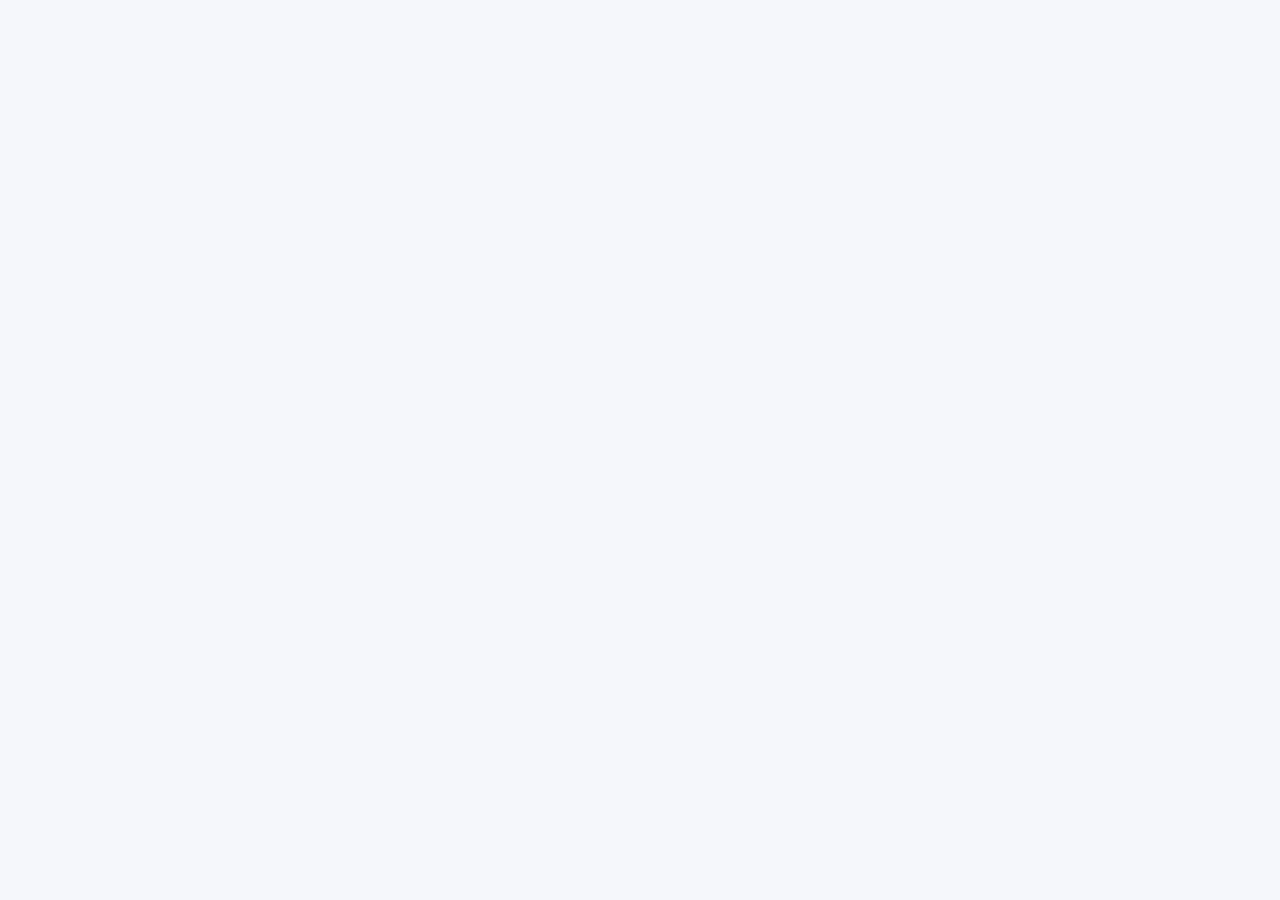
==== commit f4e6c197: "feat: build ABSENSIQU attendance system" ====
--- a/index.html
+++ b/index.html
@@ -1,9 +1 @@
-<!doctype html>
-<html lang="id"><head><meta charset="utf-8"><meta name="viewport" content="width=device-width,initial-scale=1"><meta name="theme-color" content="#111827"><title>Attendify — Absensi QR</title><link rel="stylesheet" href="css/style.css"></head>
-<body><main class="page">
-<header class="topbar"><a class="brand" href="index.html"><span class="brand-mark">A</span>Attendify</a><nav id="main-nav" class="nav"><a href="scanner.html">Scanner</a><a href="manage-students.html">Siswa</a><a href="rekap.html">Rekap</a></nav><div class="actions"><button id="nav-toggle" class="icon-btn nav-toggle">☰</button><button id="theme-toggle" class="icon-btn" title="Ganti tema">◐</button></div></header>
-<section class="dashboard-hero"><div class="hero-copy"><p class="eyebrow">SMART ATTENDANCE SYSTEM</p><h1>Absensi kelas,<br><span>lebih cepat & rapi.</span></h1><p class="subtitle">Scan QR Code, validasi siswa, cegah absensi ganda, dan sinkronkan catatan langsung ke Google Sheets.</p><div class="actions"><a class="button" href="scanner.html">▣ Mulai Absen</a><a class="button secondary" href="rekap.html">Lihat Rekap →</a></div></div><div class="hero-card"><div class="hero-card-top"><span>ABSENSI QR</span><span class="live">● LIVE</span></div><div class="scan-icon">⌗</div><strong>Scan sekali.</strong><p>Data diproses di server dan duplikasi ditolak berdasarkan siswa + mapel + tanggal.</p></div></section>
-<section class="quick-grid"><a class="feature-card feature-main" href="scanner.html"><div class="feature-icon">⌗</div><div><span class="card-label">01 · ABSENSI</span><h2>QR Scanner</h2><p>Kamera siap membaca QR siswa dan mencatat kehadiran.</p></div><span class="arrow">↗</span></a><a class="feature-card" href="manage-students.html"><div class="feature-icon">♙</div><div><span class="card-label">02 · ADMIN</span><h2>Kelola Siswa</h2><p>Tambah, cari, hapus, dan cetak QR siswa.</p></div><span class="arrow">↗</span></a><a class="feature-card" href="rekap.html"><div class="feature-icon">☷</div><div><span class="card-label">03 · ANALITIK</span><h2>Data Kehadiran</h2><p>Filter tanggal, mapel, lihat statistik dan export CSV.</p></div><span class="arrow">↗</span></a></section>
-<section class="trust-row"><div><strong>QR VALIDATION</strong><span>Hanya siswa terdaftar</span></div><div><strong>ANTI DUPLICATE</strong><span>Siswa + mapel + tanggal</span></div><div><strong>GOOGLE SHEETS</strong><span>Data terpusat dan mudah direkap</span></div></section>
-<footer class="footer">Attendify · Sistem Absensi QR untuk pembelajaran</footer></main>
-<script type="module">import {initTheme,initMobileNav} from './js/api.js';initTheme();initMobileNav();</script></body></html>+<!doctype html><html lang="id"><head><meta charset="utf-8"><meta name="viewport" content="width=device-width,initial-scale=1"><meta name="theme-color" content="#0f172a"><title>ABSENSIQU — Smart Attendance</title><link rel="stylesheet" href="css/style.css"></head><body><div id="app"></div><script type="module" src="js/app.js"></script></body></html>
